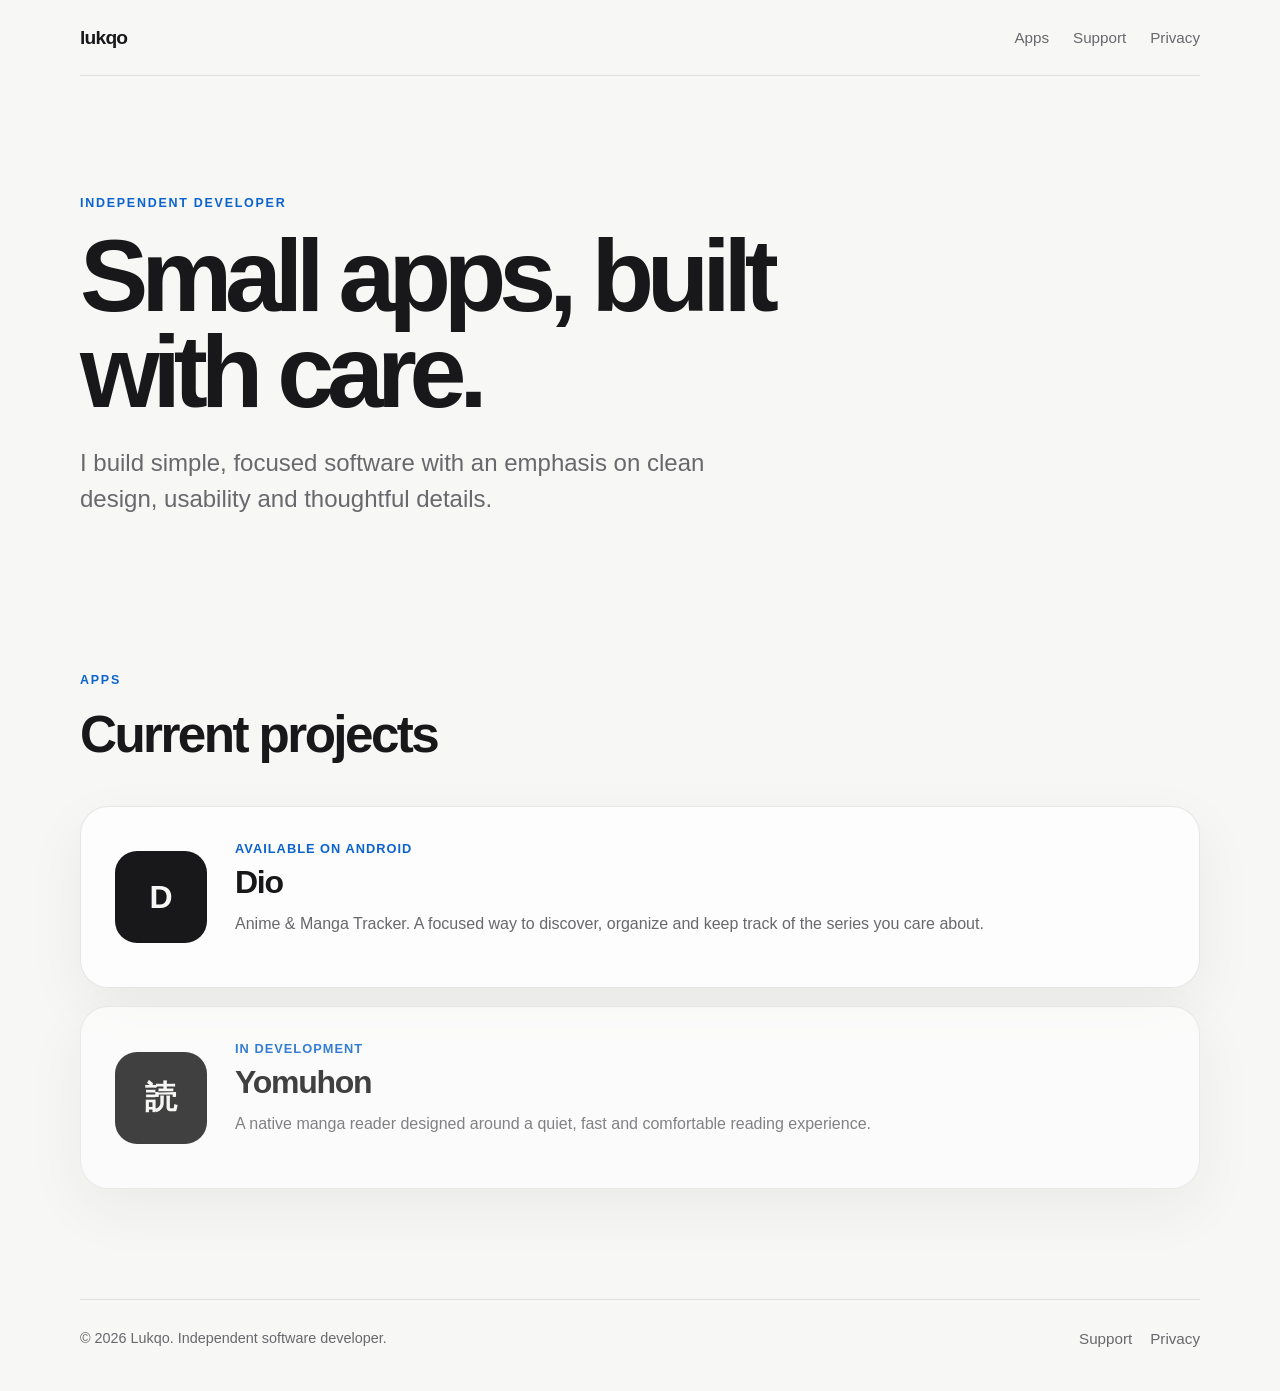
==== index.html @ e793a67d "update v2" ====
<!doctype html>
<html lang="en">
<head>
  <meta charset="utf-8">
  <meta name="viewport" content="width=device-width, initial-scale=1">
  <meta name="description" content="Official website for Lukqo apps and projects.">
  <title>Lukqo — Apps & Projects</title>
  <link rel="stylesheet" href="styles.css">
</head>
<body>
  <header class="site-header">
    <a class="brand" href="index.html">lukqo</a>
    <nav aria-label="Main navigation">
      <a href="#apps">Apps</a>
      <a href="support.html">Support</a>
      <a href="privacy.html">Privacy</a>
    </nav>
  </header>

  <main>
    <section class="hero">
      <p class="eyebrow">Independent developer</p>
      <h1>Small apps, built with care.</h1>
      <p class="hero-copy">
        I build simple, focused software with an emphasis on clean design,
        usability and thoughtful details.
      </p>
    </section>

    <section id="apps" class="section">
      <div class="section-heading">
        <p class="eyebrow">Apps</p>
        <h2>Current projects</h2>
      </div>

      <article class="app-card">
        <div class="app-icon dio-icon" aria-hidden="true">D</div>
        <div class="app-copy">
          <p class="status">Available on Android</p>
          <h3>Dio</h3>
          <p>
            Anime & Manga Tracker. A focused way to discover, organize and keep
            track of the series you care about.
          </p>
        </div>
      </article>

      <article class="app-card muted-card">
        <div class="app-icon yomuhon-icon" aria-hidden="true">読</div>
        <div class="app-copy">
          <p class="status">In development</p>
          <h3>Yomuhon</h3>
          <p>
            A native manga reader designed around a quiet, fast and comfortable
            reading experience.
          </p>
        </div>
      </article>
    </section>
  </main>

  <footer>
    <p>© 2026 Lukqo. Independent software developer.</p>
    <div>
      <a href="support.html">Support</a>
      <a href="privacy.html">Privacy</a>
    </div>
  </footer>
</body>
</html>
---- styles.css ----
:root {
  color-scheme: light dark;
  --background: #f7f7f5;
  --surface: rgba(255,255,255,.76);
  --text: #18181a;
  --secondary: #68686d;
  --line: rgba(24,24,26,.10);
  --accent: #0a63ce;
  --shadow: 0 20px 60px rgba(0,0,0,.06);
}

* { box-sizing: border-box; }

html { scroll-behavior: smooth; }

body {
  margin: 0;
  min-height: 100vh;
  background: var(--background);
  color: var(--text);
  font-family: -apple-system, BlinkMacSystemFont, "SF Pro Text", "Segoe UI", sans-serif;
  -webkit-font-smoothing: antialiased;
}

a { color: inherit; }

.site-header,
main,
footer {
  width: min(1120px, calc(100% - 48px));
  margin-inline: auto;
}

.site-header {
  min-height: 76px;
  display: flex;
  align-items: center;
  justify-content: space-between;
  border-bottom: 1px solid var(--line);
}

.brand {
  color: var(--text);
  text-decoration: none;
  font-size: 1.2rem;
  font-weight: 760;
  letter-spacing: -.04em;
}

nav {
  display: flex;
  align-items: center;
  gap: 24px;
}

nav a,
footer a {
  color: var(--secondary);
  text-decoration: none;
  font-size: .95rem;
}

nav a:hover,
nav a[aria-current="page"],
footer a:hover {
  color: var(--text);
}

.hero {
  padding: 120px 0 104px;
  max-width: 850px;
}

.eyebrow {
  margin: 0 0 18px;
  color: var(--accent);
  font-size: .78rem;
  font-weight: 720;
  text-transform: uppercase;
  letter-spacing: .14em;
}

h1, h2, h3, p { margin-top: 0; }

h1 {
  margin-bottom: 24px;
  font-size: clamp(3.4rem, 8vw, 6.8rem);
  line-height: .94;
  letter-spacing: -.07em;
  font-weight: 760;
}

.hero-copy,
.lead {
  max-width: 700px;
  color: var(--secondary);
  font-size: clamp(1.15rem, 2.2vw, 1.5rem);
  line-height: 1.5;
}

.section {
  padding: 28px 0 110px;
}

.section-heading {
  margin-bottom: 30px;
}

h2 {
  font-size: clamp(2rem, 4vw, 3.4rem);
  letter-spacing: -.05em;
}

.app-card {
  display: grid;
  grid-template-columns: 92px 1fr;
  gap: 28px;
  align-items: center;
  padding: 34px;
  margin-top: 18px;
  background: var(--surface);
  border: 1px solid var(--line);
  border-radius: 28px;
  box-shadow: var(--shadow);
}

.app-icon {
  width: 92px;
  aspect-ratio: 1;
  display: grid;
  place-items: center;
  border-radius: 22px;
  font-size: 2rem;
  font-weight: 750;
  background: var(--text);
  color: var(--background);
}

.yomuhon-icon {
  font-family: serif;
  font-weight: 600;
}

.status {
  margin-bottom: 8px;
  color: var(--accent);
  font-size: .8rem;
  font-weight: 700;
  text-transform: uppercase;
  letter-spacing: .08em;
}

.app-copy h3 {
  margin-bottom: 10px;
  font-size: 2rem;
  letter-spacing: -.04em;
}

.app-copy p:last-child,
.legal p {
  color: var(--secondary);
  line-height: 1.65;
}

.muted-card { opacity: .82; }

.legal {
  max-width: 760px;
  padding: 86px 0 110px;
}

.legal h1 {
  font-size: clamp(3rem, 7vw, 5.2rem);
}

.updated {
  margin-top: -10px;
  margin-bottom: 60px;
}

.legal section {
  margin-top: 48px;
}

.legal section h2 {
  margin-bottom: 14px;
  font-size: 1.55rem;
  letter-spacing: -.03em;
}

footer {
  padding: 30px 0 44px;
  border-top: 1px solid var(--line);
  display: flex;
  align-items: center;
  justify-content: space-between;
  gap: 24px;
  color: var(--secondary);
  font-size: .9rem;
}

footer p { margin: 0; }

footer div {
  display: flex;
  gap: 18px;
}

@media (prefers-color-scheme: dark) {
  :root {
    --background: #111113;
    --surface: rgba(255,255,255,.035);
    --text: #f4f4f2;
    --secondary: #a5a5aa;
    --line: rgba(255,255,255,.09);
    --accent: #6baaff;
    --shadow: none;
  }
}

@media (max-width: 640px) {
  .site-header,
  main,
  footer {
    width: min(100% - 32px, 1120px);
  }

  .site-header { min-height: 68px; }

  nav { gap: 14px; }

  nav a { font-size: .86rem; }

  .hero { padding: 84px 0 76px; }

  h1 { font-size: 3.45rem; }

  .app-card {
    grid-template-columns: 64px 1fr;
    gap: 18px;
    padding: 22px;
    border-radius: 22px;
  }

  .app-icon {
    width: 64px;
    border-radius: 16px;
    font-size: 1.4rem;
  }

  .app-copy h3 { font-size: 1.55rem; }

  footer {
    align-items: flex-start;
    flex-direction: column;
  }
}
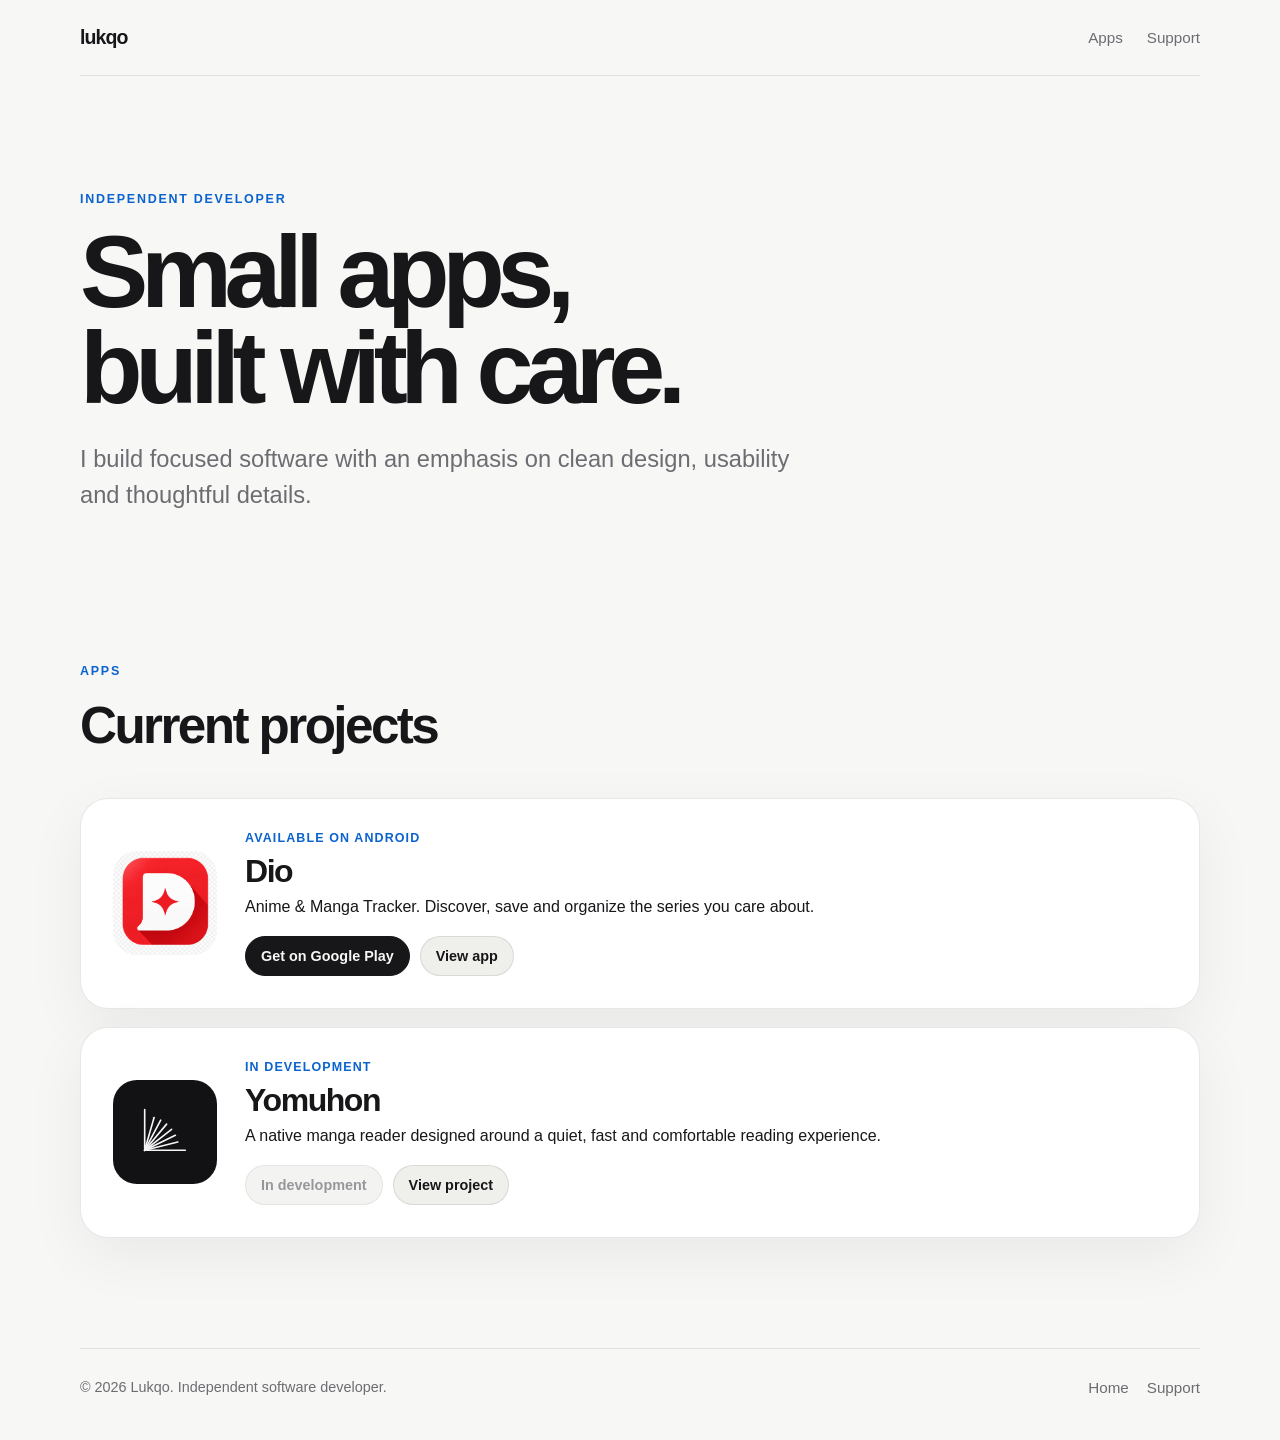
==== commit 6361436d: "update v3" ====
--- a/index.html
+++ b/index.html
@@ -1,70 +1,51 @@
 <!doctype html>
 <html lang="en">
 <head>
-  <meta charset="utf-8">
-  <meta name="viewport" content="width=device-width, initial-scale=1">
-  <meta name="description" content="Official website for Lukqo apps and projects.">
-  <title>Lukqo — Apps & Projects</title>
-  <link rel="stylesheet" href="styles.css">
-</head>
-<body>
-  <header class="site-header">
-    <a class="brand" href="index.html">lukqo</a>
-    <nav aria-label="Main navigation">
-      <a href="#apps">Apps</a>
-      <a href="support.html">Support</a>
-      <a href="privacy.html">Privacy</a>
-    </nav>
-  </header>
-
-  <main>
-    <section class="hero">
-      <p class="eyebrow">Independent developer</p>
-      <h1>Small apps, built with care.</h1>
-      <p class="hero-copy">
-        I build simple, focused software with an emphasis on clean design,
-        usability and thoughtful details.
-      </p>
-    </section>
-
-    <section id="apps" class="section">
-      <div class="section-heading">
-        <p class="eyebrow">Apps</p>
-        <h2>Current projects</h2>
+<meta charset="utf-8"><meta name="viewport" content="width=device-width, initial-scale=1">
+<meta name="description" content="Official website for Lukqo apps and projects.">
+<title>Lukqo — Apps & Projects</title><link rel="stylesheet" href="/styles.css">
+</head><body><header class="site-header">
+  <a class="brand" href="/index.html">lukqo</a>
+  <nav aria-label="Main navigation">
+    <a href="/index.html#apps">Apps</a>
+    <a href="/apps/dio/support.html">Support</a>
+  </nav>
+</header>
+<main class="wrap">
+<section class="hero">
+  <p class="eyebrow">Independent developer</p>
+  <h1>Small apps,<br>built with care.</h1>
+  <p class="hero-copy">I build focused software with an emphasis on clean design, usability and thoughtful details.</p>
+</section>
+<section id="apps" class="section">
+  <div class="section-heading"><p class="eyebrow">Apps</p><h2>Current projects</h2></div>
+  <div class="app-grid">
+    <article class="app-card">
+      <img class="app-icon" src="/assets/apps/dio-icon.png" alt="Dio app icon">
+      <div class="app-copy">
+        <p class="status">Available on Android</p>
+        <h3>Dio</h3>
+        <p>Anime & Manga Tracker. Discover, save and organize the series you care about.</p>
+        <div class="card-actions">
+          <a class="card-button primary" href="https://play.google.com/store/apps/details?id=com.lukqo.dio" target="_blank" rel="noopener noreferrer">Get on Google Play</a>
+          <a class="card-button" href="/apps/dio/">View app</a>
+        </div>
       </div>
-
-      <article class="app-card">
-        <div class="app-icon dio-icon" aria-hidden="true">D</div>
-        <div class="app-copy">
-          <p class="status">Available on Android</p>
-          <h3>Dio</h3>
-          <p>
-            Anime & Manga Tracker. A focused way to discover, organize and keep
-            track of the series you care about.
-          </p>
+    </article>
+    <article class="app-card">
+      <img class="app-icon" src="/assets/apps/yomuhon-icon.svg" alt="Yomuhon app icon">
+      <div class="app-copy">
+        <p class="status">In development</p>
+        <h3>Yomuhon</h3>
+        <p>A native manga reader designed around a quiet, fast and comfortable reading experience.</p>
+        <div class="card-actions">
+          <span class="card-button disabled" aria-disabled="true">In development</span>
+          <a class="card-button" href="/apps/yomuhon/">View project</a>
         </div>
-      </article>
-
-      <article class="app-card muted-card">
-        <div class="app-icon yomuhon-icon" aria-hidden="true">読</div>
-        <div class="app-copy">
-          <p class="status">In development</p>
-          <h3>Yomuhon</h3>
-          <p>
-            A native manga reader designed around a quiet, fast and comfortable
-            reading experience.
-          </p>
-        </div>
-      </article>
-    </section>
-  </main>
-
-  <footer>
-    <p>© 2026 Lukqo. Independent software developer.</p>
-    <div>
-      <a href="support.html">Support</a>
-      <a href="privacy.html">Privacy</a>
-    </div>
-  </footer>
-</body>
-</html>
+      </div>
+    </article>
+  </div>
+</section></main><footer>
+  <p>© 2026 Lukqo. Independent software developer.</p>
+  <div><a href="/index.html">Home</a><a href="/apps/dio/support.html">Support</a></div>
+</footer></body></html>
--- a/styles.css
+++ b/styles.css
@@ -1,257 +1,230 @@
+
 :root {
   color-scheme: light dark;
-  --background: #f7f7f5;
-  --surface: rgba(255,255,255,.76);
-  --text: #18181a;
-  --secondary: #68686d;
-  --line: rgba(24,24,26,.10);
+  --bg: #f7f7f5;
+  --surface: #ffffff;
+  --text: #171719;
+  --muted: #6c6c72;
+  --line: rgba(23,23,25,.10);
   --accent: #0a63ce;
-  --shadow: 0 20px 60px rgba(0,0,0,.06);
-}
-
+  --soft: #efefec;
+  --shadow: 0 18px 60px rgba(0,0,0,.06);
+}
 * { box-sizing: border-box; }
-
 html { scroll-behavior: smooth; }
-
 body {
   margin: 0;
   min-height: 100vh;
-  background: var(--background);
+  background: var(--bg);
   color: var(--text);
   font-family: -apple-system, BlinkMacSystemFont, "SF Pro Text", "Segoe UI", sans-serif;
   -webkit-font-smoothing: antialiased;
 }
-
 a { color: inherit; }
-
-.site-header,
-main,
-footer {
+.wrap { width: min(1120px, calc(100% - 48px)); margin: 0 auto; }
+.site-header {
   width: min(1120px, calc(100% - 48px));
-  margin-inline: auto;
-}
-
-.site-header {
+  margin: 0 auto;
   min-height: 76px;
   display: flex;
   align-items: center;
   justify-content: space-between;
   border-bottom: 1px solid var(--line);
 }
-
 .brand {
-  color: var(--text);
-  text-decoration: none;
-  font-size: 1.2rem;
+  text-decoration: none;
+  font-size: 1.22rem;
   font-weight: 760;
-  letter-spacing: -.04em;
-}
-
-nav {
-  display: flex;
-  align-items: center;
-  gap: 24px;
-}
-
-nav a,
-footer a {
-  color: var(--secondary);
+  letter-spacing: -.045em;
+}
+nav { display: flex; gap: 24px; align-items: center; }
+nav a, footer a {
+  color: var(--muted);
   text-decoration: none;
   font-size: .95rem;
 }
-
-nav a:hover,
-nav a[aria-current="page"],
-footer a:hover {
-  color: var(--text);
-}
-
-.hero {
-  padding: 120px 0 104px;
-  max-width: 850px;
-}
-
+nav a:hover, nav a[aria-current="page"], footer a:hover { color: var(--text); }
+.hero { padding: 116px 0 100px; max-width: 900px; }
 .eyebrow {
   margin: 0 0 18px;
   color: var(--accent);
   font-size: .78rem;
-  font-weight: 720;
+  font-weight: 730;
   text-transform: uppercase;
   letter-spacing: .14em;
 }
-
 h1, h2, h3, p { margin-top: 0; }
-
 h1 {
   margin-bottom: 24px;
-  font-size: clamp(3.4rem, 8vw, 6.8rem);
+  font-size: clamp(3.5rem, 8vw, 6.8rem);
   line-height: .94;
-  letter-spacing: -.07em;
-  font-weight: 760;
-}
-
-.hero-copy,
-.lead {
-  max-width: 700px;
-  color: var(--secondary);
-  font-size: clamp(1.15rem, 2.2vw, 1.5rem);
-  line-height: 1.5;
-}
-
-.section {
-  padding: 28px 0 110px;
-}
-
-.section-heading {
-  margin-bottom: 30px;
-}
-
-h2 {
-  font-size: clamp(2rem, 4vw, 3.4rem);
-  letter-spacing: -.05em;
-}
-
+  letter-spacing: -.072em;
+  font-weight: 770;
+}
+.hero-copy, .lead {
+  max-width: 720px;
+  color: var(--muted);
+  font-size: clamp(1.15rem, 2.2vw, 1.48rem);
+  line-height: 1.52;
+}
+.section { padding: 28px 0 110px; }
+.section-heading { margin-bottom: 30px; }
+h2 { font-size: clamp(2rem, 4vw, 3.3rem); letter-spacing: -.05em; }
+.app-grid { display: grid; gap: 18px; }
 .app-card {
   display: grid;
-  grid-template-columns: 92px 1fr;
+  grid-template-columns: 104px 1fr auto;
   gap: 28px;
   align-items: center;
-  padding: 34px;
-  margin-top: 18px;
+  padding: 32px;
   background: var(--surface);
   border: 1px solid var(--line);
   border-radius: 28px;
   box-shadow: var(--shadow);
-}
-
+  text-decoration: none;
+  transition: transform .18s ease;
+}
+.app-card:hover { transform: translateY(-2px); }
 .app-icon {
-  width: 92px;
-  aspect-ratio: 1;
-  display: grid;
-  place-items: center;
-  border-radius: 22px;
-  font-size: 2rem;
-  font-weight: 750;
-  background: var(--text);
-  color: var(--background);
-}
-
-.yomuhon-icon {
-  font-family: serif;
-  font-weight: 600;
-}
-
+  width: 104px;
+  height: 104px;
+  object-fit: cover;
+  border-radius: 24px;
+  display: block;
+}
+.app-copy h3 { margin-bottom: 8px; font-size: 2rem; letter-spacing: -.045em; }
+.app-copy p:last-child { margin-bottom: 0; color: var(--muted); line-height: 1.6; }
 .status {
   margin-bottom: 8px;
   color: var(--accent);
-  font-size: .8rem;
-  font-weight: 700;
+  font-size: .78rem;
+  font-weight: 720;
   text-transform: uppercase;
-  letter-spacing: .08em;
-}
-
-.app-copy h3 {
-  margin-bottom: 10px;
-  font-size: 2rem;
-  letter-spacing: -.04em;
-}
-
-.app-copy p:last-child,
-.legal p {
-  color: var(--secondary);
-  line-height: 1.65;
-}
-
-.muted-card { opacity: .82; }
-
+  letter-spacing: .09em;
+}
+.arrow { color: var(--muted); font-size: 1.6rem; }
+.app-hero {
+  padding: 92px 0 78px;
+  display: grid;
+  grid-template-columns: 132px minmax(0, 1fr);
+  gap: 34px;
+  align-items: center;
+}
+.app-hero .app-icon { width: 132px; height: 132px; border-radius: 30px; }
+.app-hero h1 { margin-bottom: 12px; font-size: clamp(3.4rem, 7vw, 5.8rem); }
+.actions { display: flex; gap: 12px; flex-wrap: wrap; margin-top: 28px; }
+.button {
+  display: inline-flex;
+  align-items: center;
+  min-height: 44px;
+  padding: 0 18px;
+  border-radius: 999px;
+  background: var(--text);
+  color: var(--bg);
+  text-decoration: none;
+  font-weight: 650;
+}
+.button.secondary {
+  background: var(--soft);
+  color: var(--text);
+  border: 1px solid var(--line);
+}
+.info-section {
+  max-width: 760px;
+  padding: 20px 0 110px;
+}
+.info-section section { margin-top: 48px; }
+.info-section h2 { margin-bottom: 14px; font-size: 1.65rem; }
+.info-section p, .info-section li { color: var(--muted); line-height: 1.7; }
 .legal {
-  max-width: 760px;
+  max-width: 790px;
   padding: 86px 0 110px;
 }
-
-.legal h1 {
-  font-size: clamp(3rem, 7vw, 5.2rem);
-}
-
-.updated {
-  margin-top: -10px;
-  margin-bottom: 60px;
-}
-
-.legal section {
-  margin-top: 48px;
-}
-
-.legal section h2 {
-  margin-bottom: 14px;
-  font-size: 1.55rem;
-  letter-spacing: -.03em;
-}
-
+.legal h1 { font-size: clamp(3rem, 7vw, 5.2rem); }
+.updated { margin: -10px 0 58px; color: var(--muted); }
+.legal section { margin-top: 48px; }
+.legal section h2 { margin-bottom: 14px; font-size: 1.55rem; letter-spacing: -.03em; }
+.legal p, .legal li { color: var(--muted); line-height: 1.7; }
+.legal a { color: var(--text); }
 footer {
+  width: min(1120px, calc(100% - 48px));
+  margin: 0 auto;
   padding: 30px 0 44px;
   border-top: 1px solid var(--line);
   display: flex;
   align-items: center;
   justify-content: space-between;
   gap: 24px;
-  color: var(--secondary);
+  color: var(--muted);
   font-size: .9rem;
 }
-
 footer p { margin: 0; }
-
-footer div {
-  display: flex;
-  gap: 18px;
-}
-
+footer div { display: flex; gap: 18px; }
 @media (prefers-color-scheme: dark) {
   :root {
-    --background: #111113;
-    --surface: rgba(255,255,255,.035);
+    --bg: #111113;
+    --surface: #171719;
     --text: #f4f4f2;
-    --secondary: #a5a5aa;
+    --muted: #a4a4aa;
     --line: rgba(255,255,255,.09);
     --accent: #6baaff;
+    --soft: #1f1f22;
     --shadow: none;
   }
 }
-
-@media (max-width: 640px) {
-  .site-header,
-  main,
-  footer {
-    width: min(100% - 32px, 1120px);
-  }
-
+@media (max-width: 700px) {
+  .wrap, .site-header, footer { width: min(100% - 32px, 1120px); }
   .site-header { min-height: 68px; }
-
   nav { gap: 14px; }
-
   nav a { font-size: .86rem; }
-
-  .hero { padding: 84px 0 76px; }
-
-  h1 { font-size: 3.45rem; }
-
-  .app-card {
-    grid-template-columns: 64px 1fr;
-    gap: 18px;
-    padding: 22px;
-    border-radius: 22px;
-  }
-
-  .app-icon {
-    width: 64px;
-    border-radius: 16px;
-    font-size: 1.4rem;
-  }
-
+  .hero { padding: 84px 0 74px; }
+  h1 { font-size: 3.5rem; }
+  .app-card { grid-template-columns: 72px 1fr; gap: 18px; padding: 22px; border-radius: 22px; }
+  .app-icon { width: 72px; height: 72px; border-radius: 17px; }
+  .arrow { display: none; }
   .app-copy h3 { font-size: 1.55rem; }
-
-  footer {
-    align-items: flex-start;
-    flex-direction: column;
-  }
-}
+  .app-hero { grid-template-columns: 82px 1fr; gap: 20px; padding: 72px 0 60px; }
+  .app-hero .app-icon { width: 82px; height: 82px; border-radius: 20px; }
+  .app-hero h1 { font-size: 3.4rem; }
+  footer { align-items: flex-start; flex-direction: column; }
+}
+
+
+.card-actions {
+  display: flex;
+  gap: 10px;
+  flex-wrap: wrap;
+  margin-top: 20px;
+}
+
+.card-button {
+  display: inline-flex;
+  align-items: center;
+  justify-content: center;
+  min-height: 40px;
+  padding: 0 15px;
+  border-radius: 999px;
+  border: 1px solid var(--line);
+  background: var(--soft);
+  color: var(--text);
+  text-decoration: none;
+  font-size: .9rem;
+  font-weight: 650;
+}
+
+.card-button.primary {
+  background: var(--text);
+  color: var(--bg);
+  border-color: var(--text);
+}
+
+.card-button:hover:not(.disabled) {
+  transform: translateY(-1px);
+}
+
+.card-button.disabled {
+  color: var(--muted);
+  opacity: .7;
+  cursor: default;
+  user-select: none;
+}
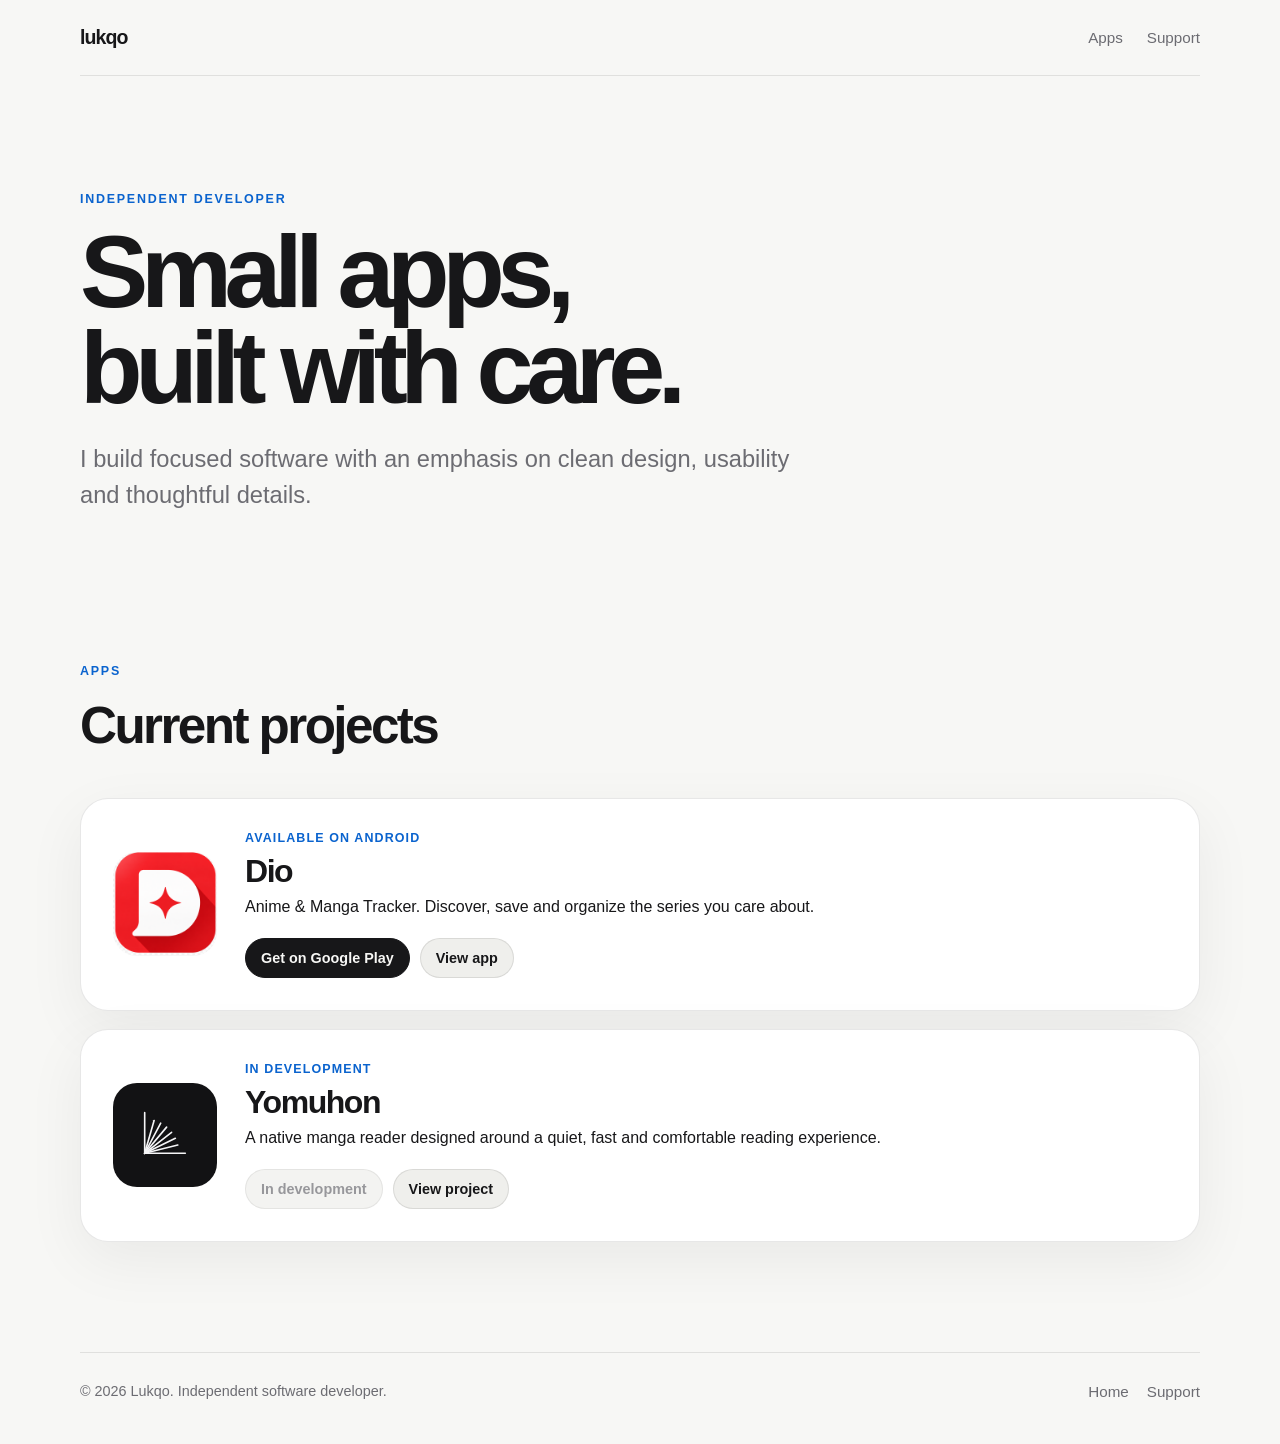
==== commit 256ad8bd: "update lukqo.github.io" ====
--- a/index.html
+++ b/index.html
@@ -3,7 +3,7 @@
 <head>
 <meta charset="utf-8"><meta name="viewport" content="width=device-width, initial-scale=1">
 <meta name="description" content="Official website for Lukqo apps and projects.">
-<title>Lukqo — Apps & Projects</title><link rel="stylesheet" href="/styles.css">
+<title>Lukqo — Apps & Projects</title><link rel="stylesheet" href="/styles.css?v=3">
 </head><body><header class="site-header">
   <a class="brand" href="/index.html">lukqo</a>
   <nav aria-label="Main navigation">
@@ -21,7 +21,7 @@
   <div class="section-heading"><p class="eyebrow">Apps</p><h2>Current projects</h2></div>
   <div class="app-grid">
     <article class="app-card">
-      <img class="app-icon" src="/assets/apps/dio-icon.png" alt="Dio app icon">
+      <img class="app-icon" src="/assets/apps/dio-icon.png?v=3" alt="Dio app icon">
       <div class="app-copy">
         <p class="status">Available on Android</p>
         <h3>Dio</h3>
@@ -33,7 +33,7 @@
       </div>
     </article>
     <article class="app-card">
-      <img class="app-icon" src="/assets/apps/yomuhon-icon.svg" alt="Yomuhon app icon">
+      <img class="app-icon" src="/assets/apps/yomuhon-icon.svg?v=3" alt="Yomuhon app icon">
       <div class="app-copy">
         <p class="status">In development</p>
         <h3>Yomuhon</h3>
--- a/styles.css
+++ b/styles.css
@@ -73,7 +73,7 @@
 .app-grid { display: grid; gap: 18px; }
 .app-card {
   display: grid;
-  grid-template-columns: 104px 1fr auto;
+  grid-template-columns: 104px minmax(0, 1fr);
   gap: 28px;
   align-items: center;
   padding: 32px;
@@ -228,3 +228,9 @@
   cursor: default;
   user-select: none;
 }
+
+/* v3 */
+.app-card { cursor: default; }
+.card-actions { margin-top: 22px; }
+.card-button { transition: transform .18s ease, opacity .18s ease; }
+.card-button.primary { font-weight: 700; }
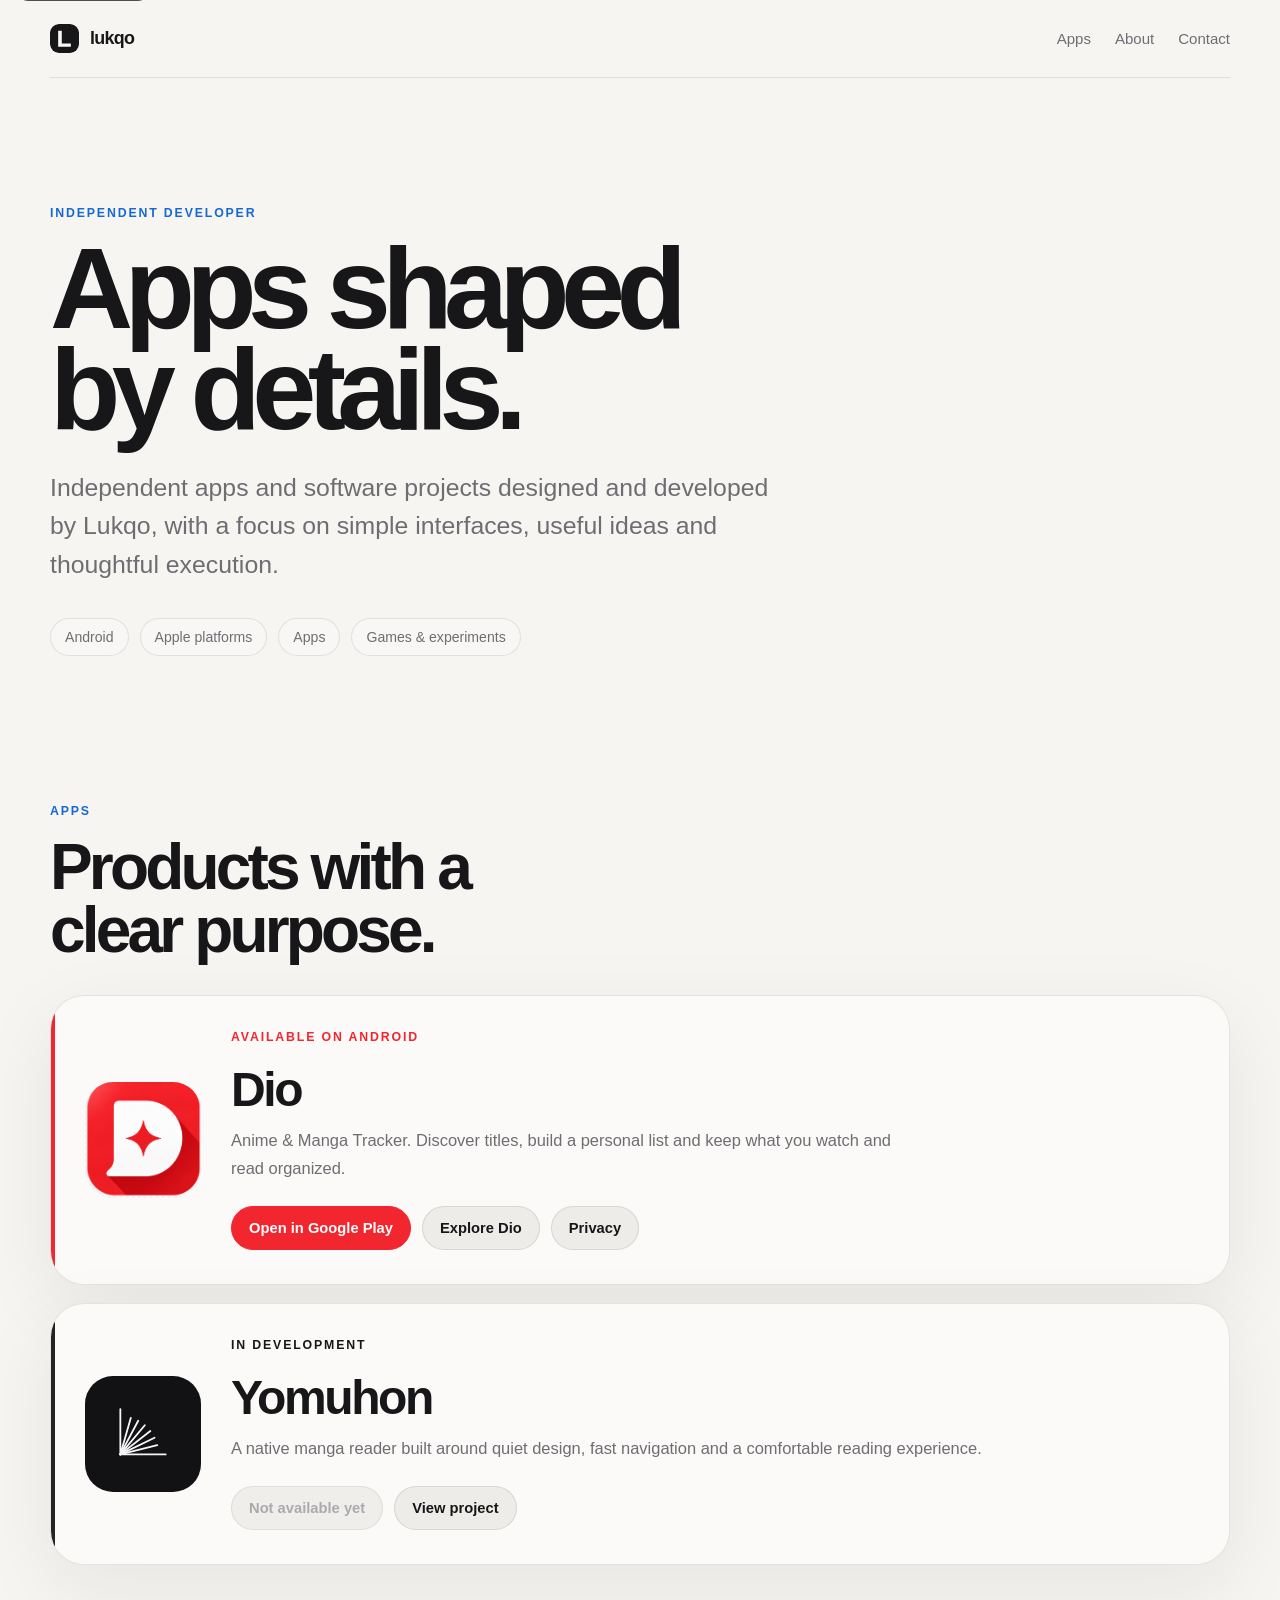
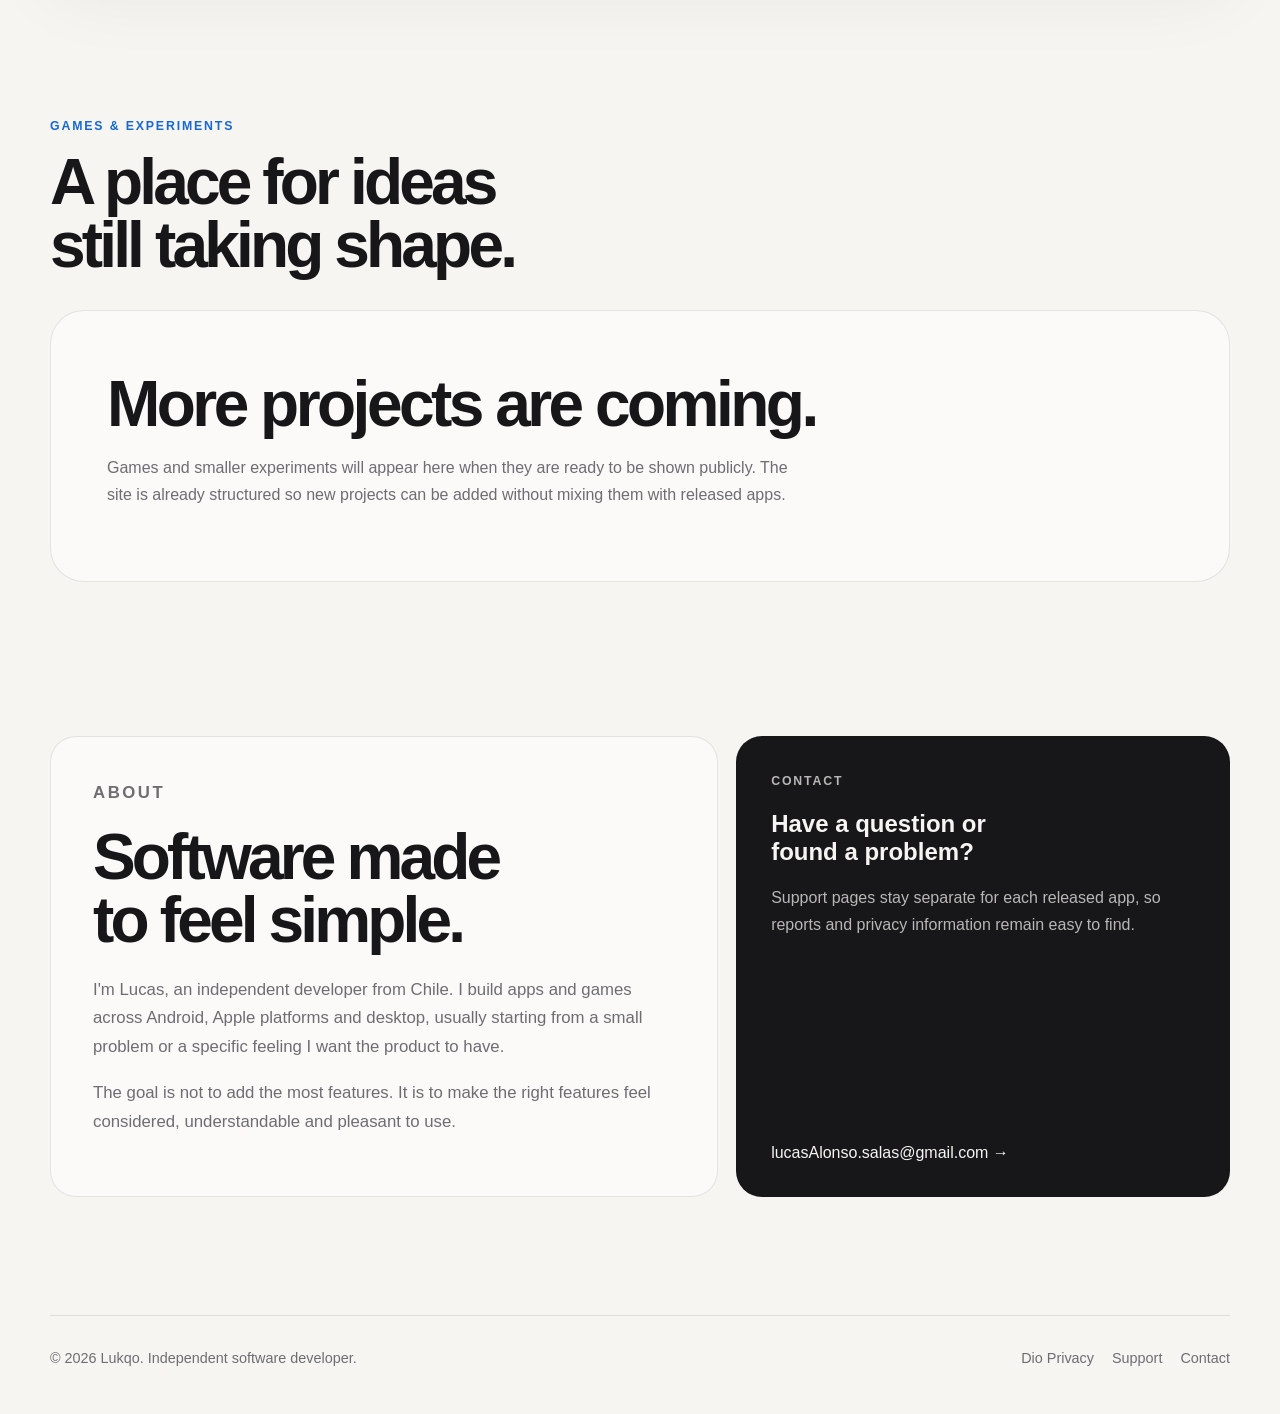
==== commit 1b2a2ba3: "update v5" ====
--- a/index.html
+++ b/index.html
@@ -1,51 +1,124 @@
 <!doctype html>
 <html lang="en">
 <head>
-<meta charset="utf-8"><meta name="viewport" content="width=device-width, initial-scale=1">
-<meta name="description" content="Official website for Lukqo apps and projects.">
-<title>Lukqo — Apps & Projects</title><link rel="stylesheet" href="/styles.css?v=3">
-</head><body><header class="site-header">
-  <a class="brand" href="/index.html">lukqo</a>
-  <nav aria-label="Main navigation">
-    <a href="/index.html#apps">Apps</a>
-    <a href="/apps/dio/support.html">Support</a>
+  <meta charset="utf-8">
+  <meta name="viewport" content="width=device-width, initial-scale=1">
+  <meta name="description" content="Independent apps and software projects designed and developed by Lukqo.">
+  <meta name="theme-color" content="#f6f5f2" media="(prefers-color-scheme: light)">
+  <meta name="theme-color" content="#111113" media="(prefers-color-scheme: dark)">
+  <meta property="og:title" content="Lukqo — Apps & Projects">
+  <meta property="og:description" content="Independent apps and software projects, built with care.">
+  <meta property="og:type" content="website">
+  <meta property="og:url" content="https://lukqo.github.io/">
+  <meta property="og:image" content="https://lukqo.github.io/assets/apps/dio/icon.png">
+  <meta name="twitter:card" content="summary">
+  <link rel="canonical" href="https://lukqo.github.io/">
+  <link rel="icon" href="/favicon.svg" type="image/svg+xml">
+  <link rel="manifest" href="/manifest.webmanifest">
+  <link rel="stylesheet" href="/styles.css?v=4">
+  <title>Lukqo — Apps & Projects</title>
+</head>
+<body>
+<a class="skip-link" href="#main">Skip to content</a>
+<header class="site-header">
+  <a class="brand" href="/" aria-label="Lukqo home">
+    <img class="brand-mark" src="/assets/brand/mark.svg" alt="">
+    <span>lukqo</span>
+  </a>
+  <nav class="site-nav" aria-label="Main navigation">
+    <a href="/#apps">Apps</a>
+    <a href="/#about">About</a>
+    <a href="mailto:lucasAlonso.salas@gmail.com">Contact</a>
   </nav>
 </header>
-<main class="wrap">
-<section class="hero">
-  <p class="eyebrow">Independent developer</p>
-  <h1>Small apps,<br>built with care.</h1>
-  <p class="hero-copy">I build focused software with an emphasis on clean design, usability and thoughtful details.</p>
-</section>
-<section id="apps" class="section">
-  <div class="section-heading"><p class="eyebrow">Apps</p><h2>Current projects</h2></div>
-  <div class="app-grid">
-    <article class="app-card">
-      <img class="app-icon" src="/assets/apps/dio-icon.png?v=3" alt="Dio app icon">
-      <div class="app-copy">
-        <p class="status">Available on Android</p>
-        <h3>Dio</h3>
-        <p>Anime & Manga Tracker. Discover, save and organize the series you care about.</p>
-        <div class="card-actions">
-          <a class="card-button primary" href="https://play.google.com/store/apps/details?id=com.lukqo.dio" target="_blank" rel="noopener noreferrer">Get on Google Play</a>
-          <a class="card-button" href="/apps/dio/">View app</a>
+<main id="main" class="shell">
+  <section class="hero">
+    <p class="eyebrow">Independent developer</p>
+    <h1>Apps shaped<br>by details.</h1>
+    <p class="hero-copy">Independent apps and software projects designed and developed by Lukqo, with a focus on simple interfaces, useful ideas and thoughtful execution.</p>
+    <div class="hero-meta" aria-label="Development areas">
+      <span class="meta-pill">Android</span>
+      <span class="meta-pill">Apple platforms</span>
+      <span class="meta-pill">Apps</span>
+      <span class="meta-pill">Games & experiments</span>
+    </div>
+  </section>
+
+  <section id="apps" class="section" aria-labelledby="apps-title">
+    <div class="section-kicker">
+      <p class="eyebrow">Apps</p>
+      <h2 id="apps-title">Products with a clear purpose.</h2>
+    </div>
+
+    <div class="project-list">
+      <article class="project-card dio">
+        <div class="icon-crop" aria-hidden="true">
+          <img src="/assets/apps/dio/icon.png?v=4" alt="">
         </div>
-      </div>
-    </article>
-    <article class="app-card">
-      <img class="app-icon" src="/assets/apps/yomuhon-icon.svg?v=3" alt="Yomuhon app icon">
-      <div class="app-copy">
-        <p class="status">In development</p>
-        <h3>Yomuhon</h3>
-        <p>A native manga reader designed around a quiet, fast and comfortable reading experience.</p>
-        <div class="card-actions">
-          <span class="card-button disabled" aria-disabled="true">In development</span>
-          <a class="card-button" href="/apps/yomuhon/">View project</a>
+        <div class="project-copy">
+          <p class="eyebrow dio">Available on Android</p>
+          <h3>Dio</h3>
+          <p>Anime & Manga Tracker. Discover titles, build a personal list and keep what you watch and read organized.</p>
+          <div class="card-actions">
+            <a class="card-button dio" href="https://play.google.com/store/apps/details?id=com.lukqo.dio" target="_blank" rel="noopener noreferrer">Open in Google Play</a>
+            <a class="card-button" href="/apps/dio/">Explore Dio</a>
+            <a class="card-button" href="/apps/dio/privacy.html">Privacy</a>
+          </div>
         </div>
-      </div>
-    </article>
+      </article>
+
+      <article class="project-card yomuhon">
+        <img class="project-icon" src="/assets/apps/yomuhon/icon.svg?v=4" alt="Yomuhon app icon">
+        <div class="project-copy">
+          <p class="eyebrow ink">In development</p>
+          <h3>Yomuhon</h3>
+          <p>A native manga reader built around quiet design, fast navigation and a comfortable reading experience.</p>
+          <div class="card-actions">
+            <span class="card-button disabled" aria-disabled="true">Not available yet</span>
+            <a class="card-button" href="/apps/yomuhon/">View project</a>
+          </div>
+        </div>
+      </article>
+    </div>
+  </section>
+
+  <section class="section" aria-labelledby="experiments-title">
+    <div class="section-kicker">
+      <p class="eyebrow">Games & experiments</p>
+      <h2 id="experiments-title">A place for ideas still taking shape.</h2>
+    </div>
+    <div class="empty-state">
+      <h2>More projects are coming.</h2>
+      <p>Games and smaller experiments will appear here when they are ready to be shown publicly. The site is already structured so new projects can be added without mixing them with released apps.</p>
+    </div>
+  </section>
+
+  <section id="about" class="section" aria-labelledby="about-title">
+    <div class="about-grid">
+      <article class="about-card">
+        <p class="eyebrow">About</p>
+        <h2 id="about-title">Software made to feel simple.</h2>
+        <p>I'm Lucas, an independent developer from Chile. I build apps and games across Android, Apple platforms and desktop, usually starting from a small problem or a specific feeling I want the product to have.</p>
+        <p>The goal is not to add the most features. It is to make the right features feel considered, understandable and pleasant to use.</p>
+      </article>
+      <aside class="note-card">
+        <div>
+          <p class="eyebrow">Contact</p>
+          <h2>Have a question or found a problem?</h2>
+          <p>Support pages stay separate for each released app, so reports and privacy information remain easy to find.</p>
+        </div>
+        <a class="inline-link" href="mailto:lucasAlonso.salas@gmail.com">lucasAlonso.salas@gmail.com →</a>
+      </aside>
+    </div>
+  </section>
+</main>
+<footer class="site-footer">
+  <p>© 2026 Lukqo. Independent software developer.</p>
+  <div class="footer-links">
+    <a href="/apps/dio/privacy.html">Dio Privacy</a>
+    <a href="/apps/dio/support.html">Support</a>
+    <a href="mailto:lucasAlonso.salas@gmail.com">Contact</a>
   </div>
-</section></main><footer>
-  <p>© 2026 Lukqo. Independent software developer.</p>
-  <div><a href="/index.html">Home</a><a href="/apps/dio/support.html">Support</a></div>
-</footer></body></html>+</footer>
+</body>
+</html>
--- a/styles.css
+++ b/styles.css
@@ -1,15 +1,27 @@
 
 :root {
   color-scheme: light dark;
-  --bg: #f7f7f5;
-  --surface: #ffffff;
+  --bg: #f6f5f2;
+  --surface: #fbfaf8;
+  --surface-strong: #ffffff;
   --text: #171719;
-  --muted: #6c6c72;
-  --line: rgba(23,23,25,.10);
-  --accent: #0a63ce;
-  --soft: #efefec;
-  --shadow: 0 18px 60px rgba(0,0,0,.06);
-}
+  --muted: #6e6d72;
+  --faint: #97969b;
+  --line: rgba(23, 23, 25, .10);
+  --line-strong: rgba(23, 23, 25, .17);
+  --soft: #eeece8;
+  --accent: #1768d2;
+  --dio: #f2262f;
+  --dio-soft: rgba(242, 38, 47, .09);
+  --ink: #242426;
+  --paper: #ebe7df;
+  --max: 1180px;
+  --radius-xl: 34px;
+  --radius-lg: 26px;
+  --radius-md: 18px;
+  --shadow: 0 24px 80px rgba(26, 25, 23, .07);
+}
+
 * { box-sizing: border-box; }
 html { scroll-behavior: smooth; }
 body {
@@ -19,218 +31,632 @@
   color: var(--text);
   font-family: -apple-system, BlinkMacSystemFont, "SF Pro Text", "Segoe UI", sans-serif;
   -webkit-font-smoothing: antialiased;
-}
+  text-rendering: optimizeLegibility;
+}
+img { max-width: 100%; }
 a { color: inherit; }
-.wrap { width: min(1120px, calc(100% - 48px)); margin: 0 auto; }
+button, input, textarea { font: inherit; }
+::selection { background: rgba(23, 104, 210, .18); }
+
+.skip-link {
+  position: fixed;
+  left: 16px;
+  top: 16px;
+  z-index: 100;
+  padding: 10px 14px;
+  border-radius: 12px;
+  background: var(--text);
+  color: var(--bg);
+  transform: translateY(-140%);
+  transition: transform .18s ease;
+}
+.skip-link:focus { transform: translateY(0); }
+
+.shell {
+  width: min(var(--max), calc(100% - 48px));
+  margin-inline: auto;
+}
+
 .site-header {
-  width: min(1120px, calc(100% - 48px));
-  margin: 0 auto;
-  min-height: 76px;
+  width: min(var(--max), calc(100% - 48px));
+  min-height: 78px;
+  margin-inline: auto;
   display: flex;
   align-items: center;
   justify-content: space-between;
   border-bottom: 1px solid var(--line);
 }
+
 .brand {
+  display: inline-flex;
+  align-items: center;
+  gap: 11px;
   text-decoration: none;
-  font-size: 1.22rem;
+  font-size: 1.12rem;
   font-weight: 760;
-  letter-spacing: -.045em;
-}
-nav { display: flex; gap: 24px; align-items: center; }
-nav a, footer a {
+  letter-spacing: -.04em;
+}
+.brand-mark {
+  width: 29px;
+  height: 29px;
+  border-radius: 9px;
+  display: block;
+}
+
+.site-nav {
+  display: flex;
+  align-items: center;
+  gap: 24px;
+}
+.site-nav a,
+.footer-links a,
+.inline-link {
   color: var(--muted);
   text-decoration: none;
-  font-size: .95rem;
-}
-nav a:hover, nav a[aria-current="page"], footer a:hover { color: var(--text); }
-.hero { padding: 116px 0 100px; max-width: 900px; }
+}
+.site-nav a {
+  font-size: .94rem;
+}
+.site-nav a:hover,
+.site-nav a[aria-current="page"],
+.footer-links a:hover,
+.inline-link:hover {
+  color: var(--text);
+}
+
 .eyebrow {
   margin: 0 0 18px;
   color: var(--accent);
-  font-size: .78rem;
-  font-weight: 730;
+  font-size: .77rem;
+  font-weight: 750;
+  letter-spacing: .15em;
   text-transform: uppercase;
-  letter-spacing: .14em;
-}
+}
+.eyebrow.dio { color: var(--dio); }
+.eyebrow.ink { color: var(--text); }
+
 h1, h2, h3, p { margin-top: 0; }
-h1 {
-  margin-bottom: 24px;
-  font-size: clamp(3.5rem, 8vw, 6.8rem);
-  line-height: .94;
-  letter-spacing: -.072em;
-  font-weight: 770;
-}
-.hero-copy, .lead {
-  max-width: 720px;
-  color: var(--muted);
-  font-size: clamp(1.15rem, 2.2vw, 1.48rem);
-  line-height: 1.52;
-}
-.section { padding: 28px 0 110px; }
-.section-heading { margin-bottom: 30px; }
-h2 { font-size: clamp(2rem, 4vw, 3.3rem); letter-spacing: -.05em; }
-.app-grid { display: grid; gap: 18px; }
-.app-card {
-  display: grid;
-  grid-template-columns: 104px minmax(0, 1fr);
-  gap: 28px;
-  align-items: center;
-  padding: 32px;
+h1, h2, h3 { text-wrap: balance; }
+p { text-wrap: pretty; }
+
+.hero {
+  padding: 128px 0 112px;
+  max-width: 970px;
+}
+.hero h1 {
+  margin-bottom: 28px;
+  font-size: clamp(4.3rem, 9vw, 8.4rem);
+  line-height: .88;
+  letter-spacing: -.075em;
+  font-weight: 780;
+}
+.hero-copy,
+.lead {
+  max-width: 760px;
+  color: var(--muted);
+  font-size: clamp(1.17rem, 2.2vw, 1.55rem);
+  line-height: 1.55;
+}
+.hero-meta {
+  display: flex;
+  flex-wrap: wrap;
+  gap: 11px;
+  margin-top: 34px;
+}
+.meta-pill {
+  min-height: 38px;
+  display: inline-flex;
+  align-items: center;
+  padding: 0 14px;
+  border: 1px solid var(--line);
+  border-radius: 999px;
+  color: var(--muted);
+  background: rgba(255,255,255,.22);
+  font-size: .88rem;
+}
+
+.section {
+  padding: 36px 0 118px;
+}
+.section-kicker {
+  margin-bottom: 34px;
+}
+.section-kicker h2 {
+  margin: 0;
+  max-width: 780px;
+  font-size: clamp(2.4rem, 5vw, 4.7rem);
+  line-height: .98;
+  letter-spacing: -.06em;
+}
+
+.project-list {
+  display: grid;
+  gap: 18px;
+}
+.project-card {
+  position: relative;
+  display: grid;
+  grid-template-columns: 116px minmax(0, 1fr);
+  gap: 30px;
+  align-items: center;
+  padding: 34px;
+  overflow: hidden;
   background: var(--surface);
   border: 1px solid var(--line);
+  border-radius: var(--radius-xl);
+  box-shadow: var(--shadow);
+}
+.project-card::before {
+  content: "";
+  position: absolute;
+  inset: 0 auto 0 0;
+  width: 4px;
+  background: var(--line);
+}
+.project-card.dio::before { background: var(--dio); }
+.project-card.yomuhon::before { background: var(--ink); }
+
+.icon-crop {
+  width: 116px;
+  height: 116px;
+  position: relative;
+  overflow: hidden;
   border-radius: 28px;
-  box-shadow: var(--shadow);
+  background: var(--soft);
+  flex: 0 0 auto;
+}
+.icon-crop img {
+  width: 118%;
+  height: 118%;
+  max-width: none;
+  position: absolute;
+  left: 50%;
+  top: 50%;
+  object-fit: cover;
+  transform: translate(-50%, -50%);
+}
+.project-icon {
+  width: 116px;
+  height: 116px;
+  display: block;
+  object-fit: cover;
+  border-radius: 28px;
+  background: var(--soft);
+}
+
+.project-copy h3 {
+  margin-bottom: 10px;
+  font-size: clamp(2rem, 4vw, 3rem);
+  letter-spacing: -.05em;
+}
+.project-copy > p:last-of-type {
+  max-width: 760px;
+  margin-bottom: 0;
+  color: var(--muted);
+  font-size: 1.03rem;
+  line-height: 1.65;
+}
+
+.card-actions,
+.actions {
+  display: flex;
+  flex-wrap: wrap;
+  align-items: center;
+  gap: 11px;
+  margin-top: 24px;
+}
+
+.button,
+.card-button {
+  min-height: 44px;
+  display: inline-flex;
+  align-items: center;
+  justify-content: center;
+  padding: 0 17px;
+  border: 1px solid var(--line);
+  border-radius: 999px;
+  background: var(--soft);
+  color: var(--text);
   text-decoration: none;
-  transition: transform .18s ease;
-}
-.app-card:hover { transform: translateY(-2px); }
-.app-icon {
-  width: 104px;
-  height: 104px;
-  object-fit: cover;
-  border-radius: 24px;
-  display: block;
-}
-.app-copy h3 { margin-bottom: 8px; font-size: 2rem; letter-spacing: -.045em; }
-.app-copy p:last-child { margin-bottom: 0; color: var(--muted); line-height: 1.6; }
-.status {
-  margin-bottom: 8px;
-  color: var(--accent);
-  font-size: .78rem;
-  font-weight: 720;
-  text-transform: uppercase;
-  letter-spacing: .09em;
-}
-.arrow { color: var(--muted); font-size: 1.6rem; }
-.app-hero {
-  padding: 92px 0 78px;
-  display: grid;
-  grid-template-columns: 132px minmax(0, 1fr);
-  gap: 34px;
-  align-items: center;
-}
-.app-hero .app-icon { width: 132px; height: 132px; border-radius: 30px; }
-.app-hero h1 { margin-bottom: 12px; font-size: clamp(3.4rem, 7vw, 5.8rem); }
-.actions { display: flex; gap: 12px; flex-wrap: wrap; margin-top: 28px; }
-.button {
-  display: inline-flex;
-  align-items: center;
-  min-height: 44px;
-  padding: 0 18px;
-  border-radius: 999px;
+  font-size: .92rem;
+  font-weight: 680;
+  transition: transform .18s ease, border-color .18s ease, opacity .18s ease;
+}
+.button:hover,
+.card-button:hover {
+  transform: translateY(-1px);
+  border-color: var(--line-strong);
+}
+.button.primary,
+.card-button.primary {
   background: var(--text);
   color: var(--bg);
-  text-decoration: none;
-  font-weight: 650;
-}
-.button.secondary {
-  background: var(--soft);
-  color: var(--text);
+  border-color: var(--text);
+}
+.button.dio,
+.card-button.dio {
+  background: var(--dio);
+  color: white;
+  border-color: var(--dio);
+}
+.button.disabled,
+.card-button.disabled {
+  color: var(--faint);
+  cursor: default;
+  opacity: .8;
+}
+.button.disabled:hover,
+.card-button.disabled:hover { transform: none; }
+
+.about-grid {
+  display: grid;
+  grid-template-columns: minmax(0, 1.15fr) minmax(280px, .85fr);
+  gap: 18px;
+}
+.about-card,
+.note-card,
+.feature-card {
+  background: var(--surface);
   border: 1px solid var(--line);
-}
-.info-section {
-  max-width: 760px;
-  padding: 20px 0 110px;
-}
-.info-section section { margin-top: 48px; }
-.info-section h2 { margin-bottom: 14px; font-size: 1.65rem; }
-.info-section p, .info-section li { color: var(--muted); line-height: 1.7; }
+  border-radius: var(--radius-lg);
+}
+.about-card {
+  padding: 42px;
+}
+.about-card h2 {
+  margin-bottom: 24px;
+  font-size: clamp(2.5rem, 5vw, 4.3rem);
+  line-height: .98;
+  letter-spacing: -.06em;
+}
+.about-card p {
+  max-width: 720px;
+  color: var(--muted);
+  line-height: 1.72;
+  font-size: 1.05rem;
+}
+.note-card {
+  padding: 34px;
+  display: flex;
+  flex-direction: column;
+  justify-content: space-between;
+  background: var(--text);
+  color: var(--bg);
+}
+.note-card p {
+  color: var(--bg);
+  opacity: .72;
+  line-height: 1.65;
+}
+.note-card .inline-link { color: var(--bg); }
+
+.app-hero {
+  display: grid;
+  grid-template-columns: 148px minmax(0, 1fr);
+  gap: 42px;
+  align-items: center;
+  padding: 104px 0 82px;
+}
+.app-hero .icon-crop,
+.app-hero .project-icon {
+  width: 148px;
+  height: 148px;
+  border-radius: 36px;
+}
+.app-hero h1 {
+  margin-bottom: 14px;
+  font-size: clamp(4.4rem, 8vw, 7rem);
+  line-height: .9;
+  letter-spacing: -.07em;
+}
+.app-facts {
+  display: flex;
+  flex-wrap: wrap;
+  gap: 9px 18px;
+  margin-top: 24px;
+  color: var(--muted);
+  font-size: .9rem;
+}
+.app-facts span {
+  display: inline-flex;
+  align-items: center;
+  gap: 8px;
+}
+.app-facts span::before {
+  content: "";
+  width: 5px;
+  height: 5px;
+  border-radius: 999px;
+  background: var(--line-strong);
+}
+
+.feature-grid {
+  display: grid;
+  grid-template-columns: repeat(3, 1fr);
+  gap: 16px;
+}
+.feature-card {
+  padding: 30px;
+}
+.feature-number {
+  margin-bottom: 34px;
+  color: var(--faint);
+  font-size: .82rem;
+  font-weight: 720;
+}
+.feature-card h3 {
+  margin-bottom: 12px;
+  font-size: 1.45rem;
+  letter-spacing: -.035em;
+}
+.feature-card p {
+  margin-bottom: 0;
+  color: var(--muted);
+  line-height: 1.65;
+}
+
+.screenshot-shell {
+  position: relative;
+  margin-top: 26px;
+  padding: 36px;
+  border: 1px solid var(--line);
+  border-radius: var(--radius-xl);
+  background: var(--surface);
+  overflow: hidden;
+}
+.screenshot-shell.dio {
+  background:
+    linear-gradient(var(--dio-soft), var(--dio-soft)),
+    var(--surface);
+}
+.screenshot-strip {
+  display: grid;
+  grid-auto-flow: column;
+  grid-auto-columns: minmax(190px, 1fr);
+  gap: 24px;
+  overflow-x: auto;
+  padding: 4px 4px 18px;
+  scroll-snap-type: x mandatory;
+  scrollbar-width: thin;
+}
+.phone-shot {
+  min-width: 0;
+  scroll-snap-align: start;
+  display: flex;
+  justify-content: center;
+}
+.phone-shot img {
+  width: min(100%, 240px);
+  height: auto;
+  display: block;
+  border-radius: 24px;
+  border: 1px solid rgba(255,255,255,.09);
+  box-shadow: 0 22px 55px rgba(0,0,0,.22);
+}
+
+.split {
+  display: grid;
+  grid-template-columns: 1fr 1fr;
+  gap: 18px;
+}
+.copy-panel {
+  padding: 42px;
+  border-radius: var(--radius-lg);
+  border: 1px solid var(--line);
+  background: var(--surface);
+}
+.copy-panel h2 {
+  margin-bottom: 18px;
+  font-size: clamp(2.1rem, 4vw, 3.6rem);
+  line-height: 1;
+  letter-spacing: -.055em;
+}
+.copy-panel p,
+.copy-panel li {
+  color: var(--muted);
+  line-height: 1.7;
+}
+.copy-panel ul {
+  margin: 22px 0 0;
+  padding-left: 20px;
+}
+.copy-panel.accent-dio {
+  background: var(--dio);
+  border-color: var(--dio);
+  color: white;
+}
+.copy-panel.accent-dio p,
+.copy-panel.accent-dio li {
+  color: rgba(255,255,255,.78);
+}
+.copy-panel.accent-dio .eyebrow { color: white; }
+
 .legal {
-  max-width: 790px;
-  padding: 86px 0 110px;
-}
-.legal h1 { font-size: clamp(3rem, 7vw, 5.2rem); }
-.updated { margin: -10px 0 58px; color: var(--muted); }
+  max-width: 820px;
+  padding: 92px 0 118px;
+}
+.legal h1 {
+  margin-bottom: 22px;
+  font-size: clamp(3.5rem, 7vw, 6.2rem);
+  line-height: .92;
+  letter-spacing: -.065em;
+}
+.updated {
+  margin-bottom: 58px;
+  color: var(--muted);
+}
 .legal section { margin-top: 48px; }
-.legal section h2 { margin-bottom: 14px; font-size: 1.55rem; letter-spacing: -.03em; }
-.legal p, .legal li { color: var(--muted); line-height: 1.7; }
-.legal a { color: var(--text); }
-footer {
-  width: min(1120px, calc(100% - 48px));
-  margin: 0 auto;
-  padding: 30px 0 44px;
+.legal h2 {
+  margin-bottom: 14px;
+  font-size: 1.55rem;
+  letter-spacing: -.03em;
+}
+.legal p,
+.legal li {
+  color: var(--muted);
+  line-height: 1.72;
+}
+.legal li + li { margin-top: 6px; }
+.legal a { text-underline-offset: 3px; }
+
+.empty-state {
+  padding: 56px;
+  border: 1px solid var(--line);
+  border-radius: var(--radius-xl);
+  background: var(--surface);
+}
+.empty-state h2 {
+  margin-bottom: 14px;
+  font-size: clamp(2.4rem, 5vw, 4.1rem);
+  letter-spacing: -.055em;
+}
+.empty-state p {
+  max-width: 700px;
+  color: var(--muted);
+  line-height: 1.68;
+}
+
+.site-footer {
+  width: min(var(--max), calc(100% - 48px));
+  margin-inline: auto;
+  padding: 34px 0 48px;
   border-top: 1px solid var(--line);
-  display: flex;
-  align-items: center;
-  justify-content: space-between;
+  display: grid;
+  grid-template-columns: 1fr auto;
   gap: 24px;
+  align-items: center;
   color: var(--muted);
   font-size: .9rem;
 }
-footer p { margin: 0; }
-footer div { display: flex; gap: 18px; }
+.site-footer p { margin: 0; }
+.footer-links {
+  display: flex;
+  flex-wrap: wrap;
+  justify-content: flex-end;
+  gap: 18px;
+}
+
+:focus-visible {
+  outline: 3px solid rgba(23, 104, 210, .45);
+  outline-offset: 4px;
+  border-radius: 8px;
+}
+
 @media (prefers-color-scheme: dark) {
   :root {
     --bg: #111113;
     --surface: #171719;
-    --text: #f4f4f2;
-    --muted: #a4a4aa;
-    --line: rgba(255,255,255,.09);
-    --accent: #6baaff;
-    --soft: #1f1f22;
+    --surface-strong: #1b1b1e;
+    --text: #f4f3ef;
+    --muted: #aaa9af;
+    --faint: #7c7b82;
+    --line: rgba(255,255,255,.085);
+    --line-strong: rgba(255,255,255,.17);
+    --soft: #222225;
+    --accent: #70abff;
+    --dio-soft: rgba(242, 38, 47, .13);
+    --ink: #f4f3ef;
+    --paper: #292725;
     --shadow: none;
   }
-}
+  .meta-pill { background: rgba(255,255,255,.025); }
+  .brand-mark { filter: invert(1); }
+}
+
+@media (max-width: 900px) {
+  .feature-grid { grid-template-columns: 1fr 1fr; }
+  .about-grid, .split { grid-template-columns: 1fr; }
+  .project-card { grid-template-columns: 96px minmax(0, 1fr); }
+  .project-icon, .icon-crop { width: 96px; height: 96px; border-radius: 24px; }
+}
+
 @media (max-width: 700px) {
-  .wrap, .site-header, footer { width: min(100% - 32px, 1120px); }
+  .shell,
+  .site-header,
+  .site-footer {
+    width: min(100% - 32px, var(--max));
+  }
   .site-header { min-height: 68px; }
-  nav { gap: 14px; }
-  nav a { font-size: .86rem; }
-  .hero { padding: 84px 0 74px; }
-  h1 { font-size: 3.5rem; }
-  .app-card { grid-template-columns: 72px 1fr; gap: 18px; padding: 22px; border-radius: 22px; }
-  .app-icon { width: 72px; height: 72px; border-radius: 17px; }
-  .arrow { display: none; }
-  .app-copy h3 { font-size: 1.55rem; }
-  .app-hero { grid-template-columns: 82px 1fr; gap: 20px; padding: 72px 0 60px; }
-  .app-hero .app-icon { width: 82px; height: 82px; border-radius: 20px; }
-  .app-hero h1 { font-size: 3.4rem; }
-  footer { align-items: flex-start; flex-direction: column; }
-}
-
-
-.card-actions {
-  display: flex;
-  gap: 10px;
-  flex-wrap: wrap;
-  margin-top: 20px;
-}
-
-.card-button {
-  display: inline-flex;
-  align-items: center;
-  justify-content: center;
-  min-height: 40px;
-  padding: 0 15px;
-  border-radius: 999px;
-  border: 1px solid var(--line);
-  background: var(--soft);
-  color: var(--text);
-  text-decoration: none;
-  font-size: .9rem;
-  font-weight: 650;
-}
-
-.card-button.primary {
-  background: var(--text);
-  color: var(--bg);
-  border-color: var(--text);
-}
-
-.card-button:hover:not(.disabled) {
-  transform: translateY(-1px);
-}
-
-.card-button.disabled {
-  color: var(--muted);
-  opacity: .7;
-  cursor: default;
-  user-select: none;
-}
-
-/* v3 */
-.app-card { cursor: default; }
-.card-actions { margin-top: 22px; }
-.card-button { transition: transform .18s ease, opacity .18s ease; }
-.card-button.primary { font-weight: 700; }
+  .site-nav { gap: 13px; }
+  .site-nav a { font-size: .84rem; }
+  .brand { font-size: 1.03rem; }
+  .brand-mark { width: 27px; height: 27px; }
+
+  .hero { padding: 86px 0 78px; }
+  .hero h1 { font-size: clamp(3.7rem, 18vw, 5.2rem); }
+
+  .section { padding: 26px 0 84px; }
+  .project-card {
+    grid-template-columns: 72px minmax(0, 1fr);
+    gap: 18px;
+    padding: 22px;
+    border-radius: 24px;
+  }
+  .project-icon, .icon-crop {
+    width: 72px;
+    height: 72px;
+    border-radius: 18px;
+  }
+  .project-copy h3 { font-size: 1.7rem; }
+  .project-copy > p:last-of-type { font-size: .96rem; }
+  .card-actions { grid-column: 1 / -1; }
+
+  .about-card,
+  .note-card,
+  .copy-panel { padding: 28px; }
+
+  .app-hero {
+    grid-template-columns: 86px minmax(0, 1fr);
+    gap: 20px;
+    padding: 74px 0 58px;
+  }
+  .app-hero .icon-crop,
+  .app-hero .project-icon {
+    width: 86px;
+    height: 86px;
+    border-radius: 22px;
+  }
+  .app-hero h1 { font-size: 3.45rem; }
+  .app-hero .lead { grid-column: 1 / -1; }
+  .actions, .app-facts { grid-column: 1 / -1; }
+
+  .feature-grid { grid-template-columns: 1fr; }
+  .screenshot-shell { padding: 24px 16px 18px; }
+  .screenshot-strip {
+    grid-auto-columns: 72%;
+    gap: 16px;
+  }
+  .phone-shot img { width: 100%; }
+
+  .empty-state { padding: 32px 26px; }
+
+  .site-footer {
+    grid-template-columns: 1fr;
+    align-items: start;
+  }
+  .footer-links {
+    justify-content: flex-start;
+  }
+}
+
+@media (max-width: 470px) {
+  .site-nav a:nth-child(2) { display: none; }
+  .hero-meta { gap: 8px; }
+  .meta-pill { font-size: .8rem; }
+  .project-card { grid-template-columns: 64px minmax(0, 1fr); }
+  .project-icon, .icon-crop { width: 64px; height: 64px; border-radius: 16px; }
+  .button, .card-button { width: 100%; }
+  .app-hero { grid-template-columns: 76px minmax(0, 1fr); }
+  .app-hero .icon-crop,
+  .app-hero .project-icon { width: 76px; height: 76px; border-radius: 19px; }
+  .app-hero h1 { font-size: 2.9rem; }
+}
+
+@media (prefers-reduced-motion: reduce) {
+  html { scroll-behavior: auto; }
+  *, *::before, *::after {
+    scroll-behavior: auto !important;
+    transition: none !important;
+    animation: none !important;
+  }
+}
